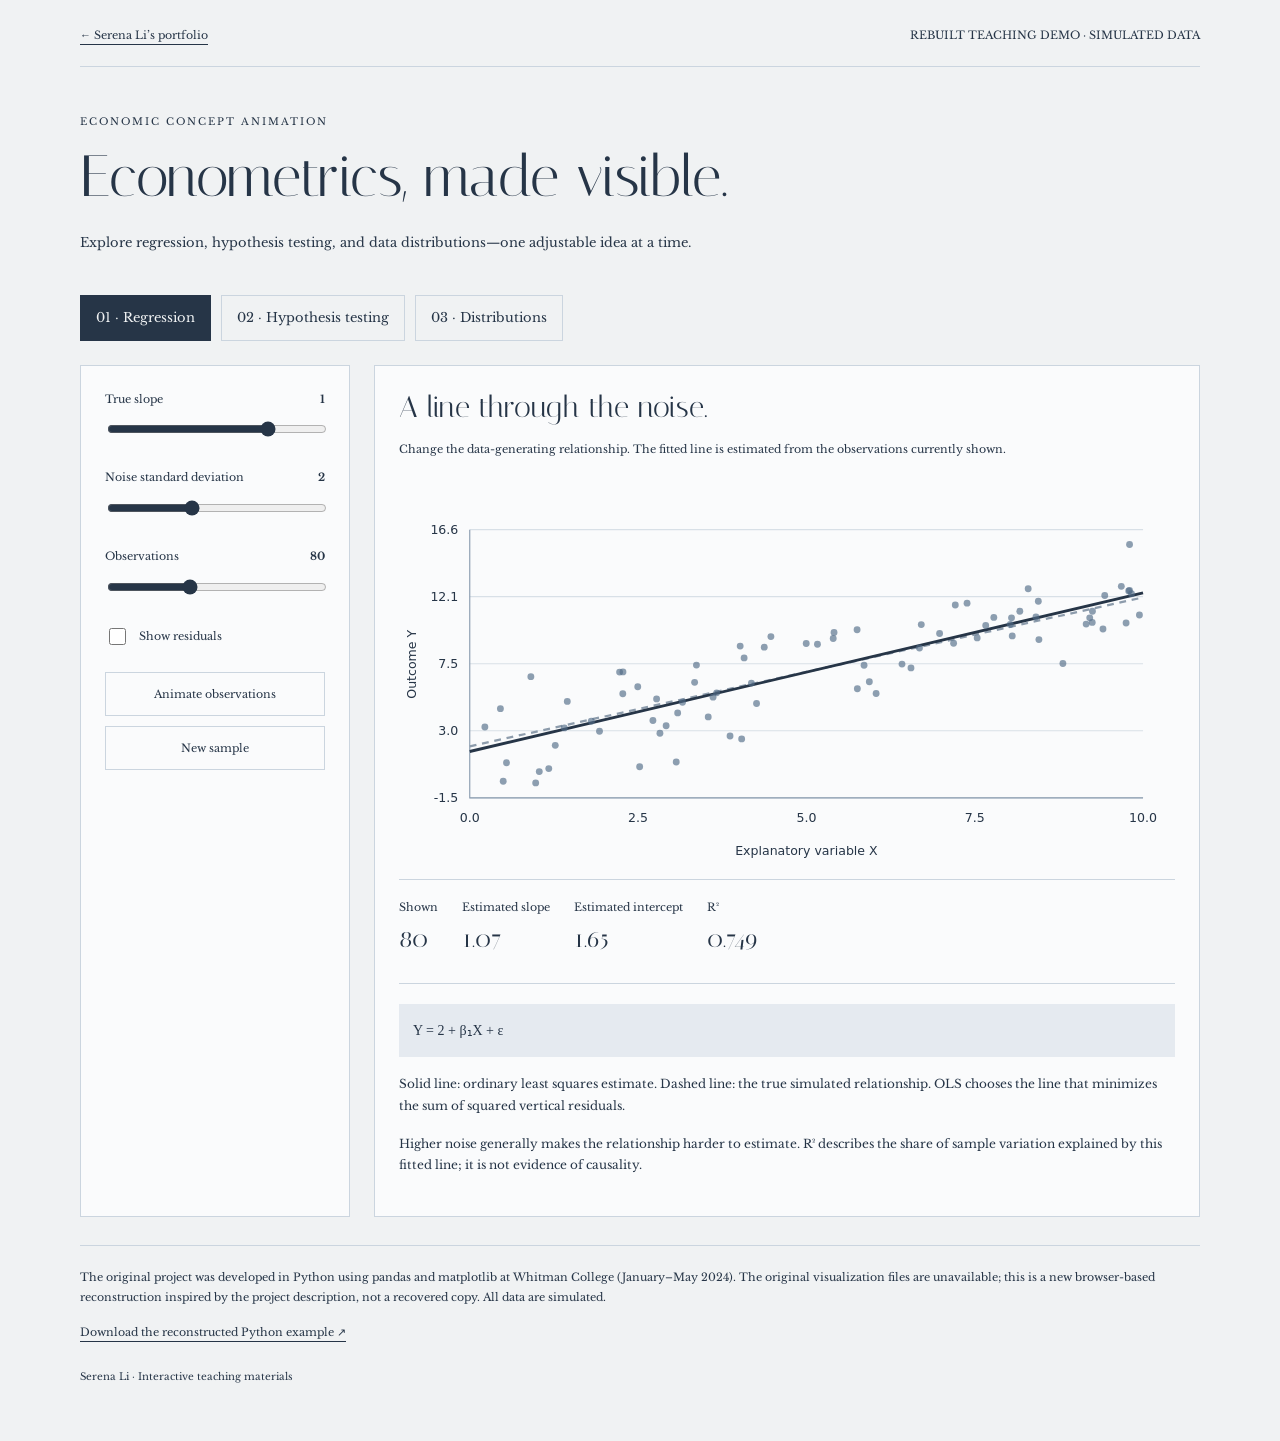
==== econometrics.html @ 896e2b71 "Add files via upload" ====
<!DOCTYPE html>
<html lang="en"><head><meta charset="UTF-8"><meta name="viewport" content="width=device-width, initial-scale=1"><title>Econometrics Concept Visualization · Serena Li</title><link href="https://fonts.googleapis.com/css2?family=Italiana&family=Libre+Baskerville:wght@400;700&display=swap" rel="stylesheet">
<style>
:root{--bg:#f0f2f3;--ink:#263547;--blue:#526b87;--pale:#dce4ec;--line:#cbd5df;--panel:#fafbfc}*{box-sizing:border-box}body{margin:0;background:var(--bg);color:var(--ink);font:13px/1.8 'Libre Baskerville',Georgia,serif}main{max-width:1180px;margin:auto;padding:26px 30px 55px}a{color:inherit;text-underline-offset:5px}.top{display:flex;justify-content:space-between;gap:16px;flex-wrap:wrap;font-size:11px;padding-bottom:20px;border-bottom:1px solid var(--line)}header{padding:42px 0 25px;max-width:850px}h1,h2,h3{font-family:Italiana,Georgia,serif;font-weight:400;line-height:1.15}h1{font-size:clamp(38px,5vw,58px);margin:12px 0 20px}h2{font-size:30px;margin:0 0 16px}p{margin:0 0 16px}.eyebrow{font-size:10px;letter-spacing:2px}.tabs{display:flex;gap:10px;flex-wrap:wrap;margin-bottom:24px}button,select,input{font:inherit}button,select{background:transparent;color:var(--ink);border:1px solid var(--line);padding:10px 15px;min-height:44px}button{cursor:pointer}button[aria-selected=true],button.primary{background:var(--ink);color:var(--bg);border-color:var(--ink)}button:focus-visible,input:focus-visible,select:focus-visible,a:focus-visible{outline:3px solid #6e8fae;outline-offset:3px}.layout{display:grid;grid-template-columns:270px minmax(0,1fr);gap:24px}.panel{background:var(--panel);padding:24px;border:1px solid var(--line);min-width:0}.controls label{display:block;margin:0 0 24px;font-size:11px}.controls label span{display:flex;justify-content:space-between;gap:10px}input[type=range]{width:100%;accent-color:var(--ink);margin-top:12px}select{width:100%;margin-top:8px;font-size:12px}.small{font-size:11px}.controls button{width:100%;font-size:11px;margin-bottom:10px}.plot{width:100%;height:auto;display:block;margin:15px 0}.plot text{font:11px system-ui,sans-serif;fill:var(--ink)}.stats{display:flex;gap:24px;flex-wrap:wrap;padding:18px 0;border-top:1px solid var(--line);font-size:11px}.stats strong{display:block;font:25px/1.3 Italiana,Georgia,serif;margin-top:5px;font-variant-numeric:tabular-nums}.explain{border-top:1px solid var(--line);padding-top:20px;margin-top:10px;font-size:12px}.formula{background:#e5eaf0;padding:14px;font-family:Georgia,serif;font-size:14px;margin-bottom:16px}.actions{display:flex;gap:12px;flex-wrap:wrap}.note{margin-top:28px;padding-top:22px;border-top:1px solid var(--line);font-size:11px}.checkbox{display:flex!important;gap:10px;align-items:center}.checkbox input{width:17px;height:17px}footer{font-size:10px;margin-top:25px}.status{font-size:11px;margin:12px 0;min-height:20px}@media(max-width:760px){main{padding:20px 16px 40px}.layout{grid-template-columns:1fr}.controls{display:grid;grid-template-columns:1fr 1fr;gap:0 20px}.controls label{min-width:0}.controls button{align-self:end}.panel{padding:20px}.tabs button{font-size:11px}.stats{gap:18px}}@media(max-width:400px){.controls{grid-template-columns:1fr}.plot text{font-size:12px}}
</style></head>
<body><main><div class="top"><a href="index.html#work-data">← Serena Li’s portfolio</a><span>REBUILT TEACHING DEMO · SIMULATED DATA</span></div><header><span class="eyebrow">ECONOMIC CONCEPT ANIMATION</span><h1>Econometrics, made visible.</h1><p>Explore regression, hypothesis testing, and data distributions—one adjustable idea at a time.</p></header><nav class="tabs" role="tablist" aria-label="Choose a concept"><button id="tab-regression" role="tab" aria-controls="concept" aria-selected="true" data-tab="regression">01 · Regression</button><button id="tab-testing" role="tab" aria-controls="concept" aria-selected="false" data-tab="testing">02 · Hypothesis testing</button><button id="tab-distributions" role="tab" aria-controls="concept" aria-selected="false" data-tab="distributions">03 · Distributions</button></nav><section id="concept" role="tabpanel" aria-labelledby="tab-regression"></section><div class="note"><p>The original project was developed in Python using pandas and matplotlib at Whitman College (January–May 2024). The original visualization files are unavailable; this is a new browser-based reconstruction inspired by the project description, not a recovered copy. All data are simulated.</p><a href="econometrics-python.py" download>Download the reconstructed Python example ↗</a></div><footer>Serena Li · Interactive teaching materials</footer></main><script>
/* MODEL */
function rng(seed){let x=seed>>>0;return()=>{x=(1664525*x+1013904223)>>>0;return(x+.5)/4294967296;};}
function normal(random){return Math.sqrt(-2*Math.log(random()))*Math.cos(2*Math.PI*random());}
function regression(points){const n=points.length;if(n<2)return null;const mx=points.reduce((s,p)=>s+p[0],0)/n,my=points.reduce((s,p)=>s+p[1],0)/n;const sxx=points.reduce((s,p)=>s+(p[0]-mx)**2,0);if(sxx<1e-12)return null;const slope=points.reduce((s,p)=>s+(p[0]-mx)*(p[1]-my),0)/sxx;const intercept=my-slope*mx;const sst=points.reduce((s,p)=>s+(p[1]-my)**2,0),sse=points.reduce((s,p)=>s+(p[1]-(intercept+slope*p[0]))**2,0);return{slope,intercept,r2:sst>1e-12?1-sse/sst:null};}
function erf(x){const sign=x<0?-1:1;x=Math.abs(x);const t=1/(1+.3275911*x);return sign*(1-(((((1.061405429*t-1.453152027)*t)+1.421413741)*t-.284496736)*t+.254829592)*t*Math.exp(-x*x));}
function cdf(x){return .5*(1+erf(x/Math.SQRT2));}
function critical(alpha){let low=0,high=8;for(let i=0;i<60;i++){const mid=(low+high)/2;if(cdf(mid)<1-alpha/2)low=mid;else high=mid;}return(low+high)/2;}
function zTest(values,mu0,sigma,alpha){const n=values.length,mean=values.reduce((a,b)=>a+b,0)/n,se=sigma/Math.sqrt(n),z=(mean-mu0)/se,p=Math.min(1,Math.max(0,2*(1-cdf(Math.abs(z))))),c=critical(alpha);return{n,mean,se,z,p,critical:c,reject:p<alpha,lower:mean-c*se,upper:mean+c*se};}
function sample(dist,n,seed){const r=rng(seed);return Array.from({length:n},()=>dist==='normal'?normal(r):dist==='uniform'?(r()-.5)*2*Math.sqrt(3):-Math.log(r()));}
function histogram(values,bins){let min=Math.min(...values),max=Math.max(...values);if(min===max){min-=.5;max+=.5;}const width=(max-min)/bins;const counts=Array(bins).fill(0);values.forEach(v=>counts[Math.min(bins-1,Math.floor((v-min)/width))]++);return{min,max,width,counts};}

const $=id=>document.getElementById(id);let tab='regression',seed=42,timer=null,shown=80;
const state={slope:1,noise:2,n:80,residuals:false,testN:40,effect:.3,alpha:.05,dist:'normal',distN:300,bins:18};
const f=(x,n=2)=>Number(x).toFixed(n);
function slider(id,label,min,max,step,value){return `<label><span>${label}<b id="${id}-value">${value}</b></span><input type="range" id="${id}" min="${min}" max="${max}" step="${step}" value="${value}"></label>`;}
function frame(title,controls,description){$('concept').innerHTML=`<div class="layout"><div class="panel controls">${controls}</div><div class="panel"><h2>${title}</h2><p class="small">${description}</p><svg id="plot" class="plot" viewBox="0 0 680 340" role="img"></svg><div class="stats" id="stats" aria-live="polite"></div><div class="explain" id="explain"></div></div></div>`;}
function axes(xmin,xmax,ymin,ymax,xlabel,ylabel){const x=v=>62+(v-xmin)/(xmax-xmin)*590,y=v=>282-(v-ymin)/(ymax-ymin)*235;let svg='';for(let i=0;i<=4;i++){let xv=xmin+(xmax-xmin)*i/4,yv=ymin+(ymax-ymin)*i/4;svg+=`<line x1="62" x2="652" y1="${y(yv)}" y2="${y(yv)}" stroke="#d8e0e7"/><text x="52" y="${y(yv)+4}" text-anchor="end">${f(yv,1)}</text><text x="${x(xv)}" y="303" text-anchor="middle">${f(xv,1)}</text>`;}svg+=`<path d="M62 47V282H652" fill="none" stroke="#8b9caf"/><text x="357" y="332" text-anchor="middle">${xlabel}</text><text transform="translate(15 165) rotate(-90)" text-anchor="middle">${ylabel}</text>`;return{x,y,svg};}
function stats(items){$('stats').innerHTML=items.map(([label,value])=>`<div>${label}<strong>${value}</strong></div>`).join('');}
function bindRange(id,key,render){$(id).oninput=e=>{state[key]=Number(e.target.value);$(id+'-value').textContent=e.target.value;stopAnimation();shown=state.n;render();};}
function stopAnimation(){if(timer){clearInterval(timer);timer=null;}const b=$('animate');if(b)b.textContent='Animate observations';}
function regressionPoints(){const r=rng(seed);return Array.from({length:state.n},()=>{const x=r()*10;return[x,2+state.slope*x+state.noise*normal(r)];});}
function showRegression(){frame('A line through the noise.',slider('slope','True slope',-2,2,.1,state.slope)+slider('noise','Noise standard deviation',.2,5,.2,state.noise)+slider('n','Observations',10,200,10,state.n)+`<label class="checkbox"><input id="residuals" type="checkbox" ${state.residuals?'checked':''}>Show residuals</label><button id="animate">Animate observations</button><button id="resample">New sample</button>`,'Change the data-generating relationship. The fitted line is estimated from the observations currently shown.');['slope','noise','n'].forEach(k=>bindRange(k,k,renderRegression));$('residuals').onchange=e=>{state.residuals=e.target.checked;renderRegression();};$('resample').onclick=()=>{stopAnimation();seed++;shown=state.n;renderRegression();};$('animate').onclick=()=>{if(timer){stopAnimation();return;}shown=2;renderRegression();$('animate').textContent='Pause animation';timer=setInterval(()=>{shown=Math.min(state.n,shown+2);renderRegression();if(shown===state.n)stopAnimation();},100);};shown=state.n;renderRegression();}
function renderRegression(){const all=regressionPoints(),points=all.slice(0,shown),fit=regression(points);const ys=all.map(p=>p[1]);ys.push(2,2+10*state.slope);const ymin=Math.min(...ys)-1,ymax=Math.max(...ys)+1;const a=axes(0,10,ymin,ymax,'Explanatory variable X','Outcome Y');let s=a.svg;const true1=2,true2=2+10*state.slope;s+=`<line x1="${a.x(0)}" y1="${a.y(true1)}" x2="${a.x(10)}" y2="${a.y(true2)}" stroke="#8d9cac" stroke-width="2" stroke-dasharray="6 5"/>`;if(fit){if(state.residuals)points.forEach(p=>s+=`<line x1="${a.x(p[0])}" x2="${a.x(p[0])}" y1="${a.y(p[1])}" y2="${a.y(fit.intercept+fit.slope*p[0])}" stroke="#8d9cac" opacity=".55"/>`);const ya=fit.intercept,yb=fit.intercept+10*fit.slope;s+=`<line x1="${a.x(0)}" y1="${a.y(ya)}" x2="${a.x(10)}" y2="${a.y(yb)}" stroke="#263547" stroke-width="2.5"/>`;}points.forEach(p=>s+=`<circle cx="${a.x(p[0])}" cy="${a.y(p[1])}" r="3" fill="#526b87" opacity=".65"/>`);$('plot').innerHTML=s;$('plot').setAttribute('aria-label',`Regression with ${points.length} observations. Estimated slope ${fit?f(fit.slope):'unavailable'}.`);stats([['Shown',points.length],['Estimated slope',fit?f(fit.slope):'—'],['Estimated intercept',fit?f(fit.intercept):'—'],['R²',fit&&fit.r2!==null?f(fit.r2,3):'—']]);$('explain').innerHTML='<div class="formula">Y = 2 + β₁X + ε</div><p>Solid line: ordinary least squares estimate. Dashed line: the true simulated relationship. OLS chooses the line that minimizes the sum of squared vertical residuals.</p><p>Higher noise generally makes the relationship harder to estimate. R² describes the share of sample variation explained by this fitted line; it is not evidence of causality.</p>';}
function showTesting(){frame('When is a difference surprising?',slider('testN','Sample size',10,200,10,state.testN)+slider('effect','True mean in simulation',-1,1,.05,state.effect)+`<label>Significance level α<select id="alpha"><option value="0.01">0.01</option><option value="0.05">0.05</option><option value="0.1">0.10</option></select></label><button id="test-resample">Draw another sample</button>`,'A two-sided, one-sample z-test with known population standard deviation σ = 1. Null hypothesis: μ = 0.');$('alpha').value=String(state.alpha);bindRange('testN','testN',renderTesting);bindRange('effect','effect',renderTesting);$('alpha').onchange=e=>{state.alpha=Number(e.target.value);renderTesting();};$('test-resample').onclick=()=>{seed++;renderTesting();};renderTesting();}
function renderTesting(){const r=rng(seed+2000);const values=Array.from({length:state.testN},()=>state.effect+normal(r));const t=zTest(values,0,1,state.alpha);const limit=Math.max(4,Math.ceil(Math.abs(t.z)+.6));const a=axes(-limit,limit,0,.42,'Z statistic under H₀','Density');let s=a.svg;const density=z=>Math.exp(-z*z/2)/Math.sqrt(2*Math.PI);for(const [lo,hi,color,opacity] of [[-limit,limit,'#526b87',.1],[-limit,-t.critical,'#526b87',.32],[t.critical,limit,'#526b87',.32]]){const pts=[];for(let i=0;i<=100;i++){const z=lo+(hi-lo)*i/100;pts.push([a.x(z),a.y(density(z))]);}s+=`<path d="M${a.x(lo)},282 L${pts.map(p=>p.join(',')).join(' L')} L${a.x(hi)},282 Z" fill="${color}" opacity="${opacity}"/>`;}let curve=[];for(let i=0;i<=200;i++){const z=-limit+2*limit*i/200;curve.push([a.x(z),a.y(density(z))]);}s+=`<polyline points="${curve.map(p=>p.join(',')).join(' ')}" fill="none" stroke="#526b87" stroke-width="2"/><line x1="${a.x(t.z)}" x2="${a.x(t.z)}" y1="47" y2="282" stroke="#263547" stroke-width="2.5"/><text x="${Math.max(100,Math.min(610,a.x(t.z)))}" y="30" text-anchor="middle">Observed z = ${f(t.z)}</text>`;$('plot').innerHTML=s;$('plot').setAttribute('aria-label',`Null distribution, rejection regions, and observed z ${f(t.z)}. P value ${f(t.p,4)}.`);stats([['Sample mean',f(t.mean,3)],['Standard error',f(t.se,3)],['Two-sided p-value',t.p<.0001?'< 0.0001':f(t.p,4)],['Decision',t.reject?'Reject H₀':'Do not reject H₀']]);$('explain').innerHTML=`<div class="formula">z = (x̄ − μ₀) / (σ / √n) &nbsp; · &nbsp; H₀: μ = 0</div><p>Shaded tails are the rejection regions at α = ${state.alpha}. Critical values: ±${f(t.critical,3)}. The ${(100*(1-state.alpha)).toFixed(0)}% confidence interval for μ is [${f(t.lower,3)}, ${f(t.upper,3)}].</p><p>A p-value measures how unusual this sample statistic would be if H₀ were true. It is not the probability that H₀ is true. Not rejecting H₀ does not prove it.</p><p>The true mean control defines the simulated population. The test itself uses only the sample mean, known σ, and sample size. Real data with unknown σ generally require a t-test instead.</p>`;}
function showDistributions(){frame('Different shapes, different stories.',`<label>Population distribution<select id="distribution"><option value="normal">Normal · μ = 0, σ = 1</option><option value="uniform">Uniform · μ = 0, σ = 1</option><option value="exponential">Exponential · rate = 1</option></select></label>`+slider('distN','Sample size',50,1500,50,state.distN)+slider('bins','Histogram bins',8,35,1,state.bins)+`<button id="dist-resample">Draw another sample</button>`,'Compare how symmetric, flat, and right-skewed populations appear in finite samples.');$('distribution').value=state.dist;bindRange('distN','distN',renderDistributions);bindRange('bins','bins',renderDistributions);$('distribution').onchange=e=>{state.dist=e.target.value;renderDistributions();};$('dist-resample').onclick=()=>{seed++;renderDistributions();};renderDistributions();}
function renderDistributions(){const values=sample(state.dist,state.distN,seed+4000);const h=histogram(values,state.bins);const a=axes(h.min,h.max,0,Math.max(...h.counts)*1.15,'Observed value','Count');let s=a.svg;h.counts.forEach((v,i)=>{const x=a.x(h.min+i*h.width),w=a.x(h.min+(i+1)*h.width)-x;s+=`<rect x="${x+1}" y="${a.y(v)}" width="${Math.max(1,w-2)}" height="${282-a.y(v)}" fill="#526b87" opacity=".8"/>`;});const mean=values.reduce((a,b)=>a+b,0)/values.length,sorted=[...values].sort((a,b)=>a-b),mid=Math.floor(values.length/2),median=values.length%2?sorted[mid]:(sorted[mid-1]+sorted[mid])/2,sd=Math.sqrt(values.reduce((s,v)=>s+(v-mean)**2,0)/(values.length-1));s+=`<line x1="${a.x(mean)}" x2="${a.x(mean)}" y1="47" y2="282" stroke="#263547" stroke-width="2"/><text x="${Math.max(110,Math.min(600,a.x(mean)))}" y="30" text-anchor="middle">Sample mean = ${f(mean)}</text>`;$('plot').innerHTML=s;$('plot').setAttribute('aria-label',`${state.dist} sample histogram, ${values.length} observations, ${h.counts.length} bins.`);stats([['Sample size',values.length],['Sample mean',f(mean)],['Sample median',f(median)],['Sample standard deviation',f(sd)]]);const messages={normal:'The normal population is symmetric and bell-shaped. Sample means and medians are usually close, but a small sample can look uneven.',uniform:'The uniform population gives equal density to all values from −√3 to √3. Equal probability does not mean a finite sample will put the same number of observations in every bin.',exponential:'The exponential population is nonnegative and right-skewed, with population mean and standard deviation both equal to 1. The long right tail usually pulls the mean above the median.'};$('explain').innerHTML=`<p>${messages[state.dist]}</p><p>Changing the bin count redraws the same sample. Drawing another sample changes the observations. Bin choices affect the appearance of a histogram, so inspect both its shape and summary statistics.</p>`;}
function activate(name){stopAnimation();tab=name;document.querySelectorAll('[data-tab]').forEach(b=>b.setAttribute('aria-selected',String(b.dataset.tab===tab)));$('concept').setAttribute('aria-labelledby','tab-'+tab);if(tab==='regression')showRegression();else if(tab==='testing')showTesting();else showDistributions();}
document.querySelectorAll('[data-tab]').forEach(b=>b.onclick=()=>activate(b.dataset.tab));document.addEventListener('visibilitychange',()=>{if(document.hidden)stopAnimation();});activate('regression');

</script></body></html>
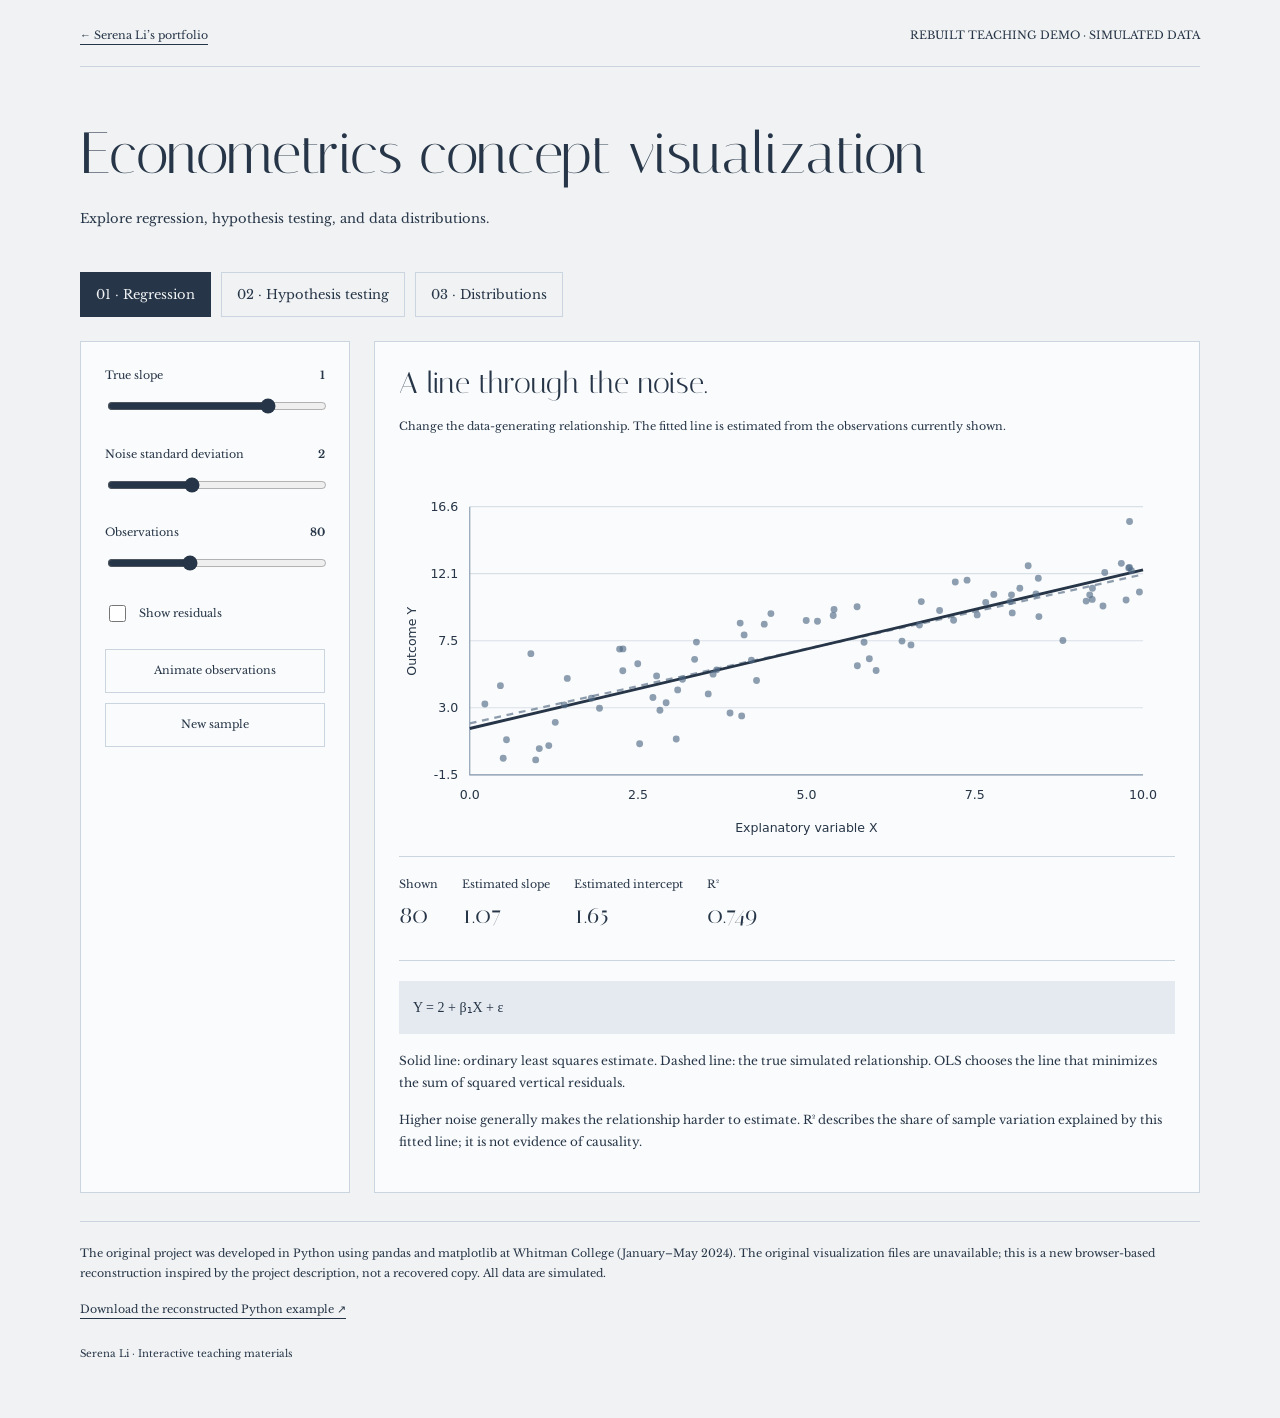
==== commit 9f797822: "Add files via upload" ====
--- a/econometrics.html
+++ b/econometrics.html
@@ -3,7 +3,7 @@
 <style>
 :root{--bg:#f0f2f3;--ink:#263547;--blue:#526b87;--pale:#dce4ec;--line:#cbd5df;--panel:#fafbfc}*{box-sizing:border-box}body{margin:0;background:var(--bg);color:var(--ink);font:13px/1.8 'Libre Baskerville',Georgia,serif}main{max-width:1180px;margin:auto;padding:26px 30px 55px}a{color:inherit;text-underline-offset:5px}.top{display:flex;justify-content:space-between;gap:16px;flex-wrap:wrap;font-size:11px;padding-bottom:20px;border-bottom:1px solid var(--line)}header{padding:42px 0 25px;max-width:850px}h1,h2,h3{font-family:Italiana,Georgia,serif;font-weight:400;line-height:1.15}h1{font-size:clamp(38px,5vw,58px);margin:12px 0 20px}h2{font-size:30px;margin:0 0 16px}p{margin:0 0 16px}.eyebrow{font-size:10px;letter-spacing:2px}.tabs{display:flex;gap:10px;flex-wrap:wrap;margin-bottom:24px}button,select,input{font:inherit}button,select{background:transparent;color:var(--ink);border:1px solid var(--line);padding:10px 15px;min-height:44px}button{cursor:pointer}button[aria-selected=true],button.primary{background:var(--ink);color:var(--bg);border-color:var(--ink)}button:focus-visible,input:focus-visible,select:focus-visible,a:focus-visible{outline:3px solid #6e8fae;outline-offset:3px}.layout{display:grid;grid-template-columns:270px minmax(0,1fr);gap:24px}.panel{background:var(--panel);padding:24px;border:1px solid var(--line);min-width:0}.controls label{display:block;margin:0 0 24px;font-size:11px}.controls label span{display:flex;justify-content:space-between;gap:10px}input[type=range]{width:100%;accent-color:var(--ink);margin-top:12px}select{width:100%;margin-top:8px;font-size:12px}.small{font-size:11px}.controls button{width:100%;font-size:11px;margin-bottom:10px}.plot{width:100%;height:auto;display:block;margin:15px 0}.plot text{font:11px system-ui,sans-serif;fill:var(--ink)}.stats{display:flex;gap:24px;flex-wrap:wrap;padding:18px 0;border-top:1px solid var(--line);font-size:11px}.stats strong{display:block;font:25px/1.3 Italiana,Georgia,serif;margin-top:5px;font-variant-numeric:tabular-nums}.explain{border-top:1px solid var(--line);padding-top:20px;margin-top:10px;font-size:12px}.formula{background:#e5eaf0;padding:14px;font-family:Georgia,serif;font-size:14px;margin-bottom:16px}.actions{display:flex;gap:12px;flex-wrap:wrap}.note{margin-top:28px;padding-top:22px;border-top:1px solid var(--line);font-size:11px}.checkbox{display:flex!important;gap:10px;align-items:center}.checkbox input{width:17px;height:17px}footer{font-size:10px;margin-top:25px}.status{font-size:11px;margin:12px 0;min-height:20px}@media(max-width:760px){main{padding:20px 16px 40px}.layout{grid-template-columns:1fr}.controls{display:grid;grid-template-columns:1fr 1fr;gap:0 20px}.controls label{min-width:0}.controls button{align-self:end}.panel{padding:20px}.tabs button{font-size:11px}.stats{gap:18px}}@media(max-width:400px){.controls{grid-template-columns:1fr}.plot text{font-size:12px}}
 </style></head>
-<body><main><div class="top"><a href="index.html#work-data">← Serena Li’s portfolio</a><span>REBUILT TEACHING DEMO · SIMULATED DATA</span></div><header><span class="eyebrow">ECONOMIC CONCEPT ANIMATION</span><h1>Econometrics, made visible.</h1><p>Explore regression, hypothesis testing, and data distributions—one adjustable idea at a time.</p></header><nav class="tabs" role="tablist" aria-label="Choose a concept"><button id="tab-regression" role="tab" aria-controls="concept" aria-selected="true" data-tab="regression">01 · Regression</button><button id="tab-testing" role="tab" aria-controls="concept" aria-selected="false" data-tab="testing">02 · Hypothesis testing</button><button id="tab-distributions" role="tab" aria-controls="concept" aria-selected="false" data-tab="distributions">03 · Distributions</button></nav><section id="concept" role="tabpanel" aria-labelledby="tab-regression"></section><div class="note"><p>The original project was developed in Python using pandas and matplotlib at Whitman College (January–May 2024). The original visualization files are unavailable; this is a new browser-based reconstruction inspired by the project description, not a recovered copy. All data are simulated.</p><a href="econometrics-python.py" download>Download the reconstructed Python example ↗</a></div><footer>Serena Li · Interactive teaching materials</footer></main><script>
+<body><main><div class="top"><a href="index.html#work-data">← Serena Li’s portfolio</a><span>REBUILT TEACHING DEMO · SIMULATED DATA</span></div><header><h1>Econometrics concept visualization</h1><p>Explore regression, hypothesis testing, and data distributions.</p></header><nav class="tabs" role="tablist" aria-label="Choose a concept"><button id="tab-regression" role="tab" aria-controls="concept" aria-selected="true" data-tab="regression">01 · Regression</button><button id="tab-testing" role="tab" aria-controls="concept" aria-selected="false" data-tab="testing">02 · Hypothesis testing</button><button id="tab-distributions" role="tab" aria-controls="concept" aria-selected="false" data-tab="distributions">03 · Distributions</button></nav><section id="concept" role="tabpanel" aria-labelledby="tab-regression"></section><div class="note"><p>The original project was developed in Python using pandas and matplotlib at Whitman College (January–May 2024). The original visualization files are unavailable; this is a new browser-based reconstruction inspired by the project description, not a recovered copy. All data are simulated.</p><a href="econometrics-python.py" download>Download the reconstructed Python example ↗</a></div><footer>Serena Li · Interactive teaching materials</footer></main><script>
 /* MODEL */
 function rng(seed){let x=seed>>>0;return()=>{x=(1664525*x+1013904223)>>>0;return(x+.5)/4294967296;};}
 function normal(random){return Math.sqrt(-2*Math.log(random()))*Math.cos(2*Math.PI*random());}
